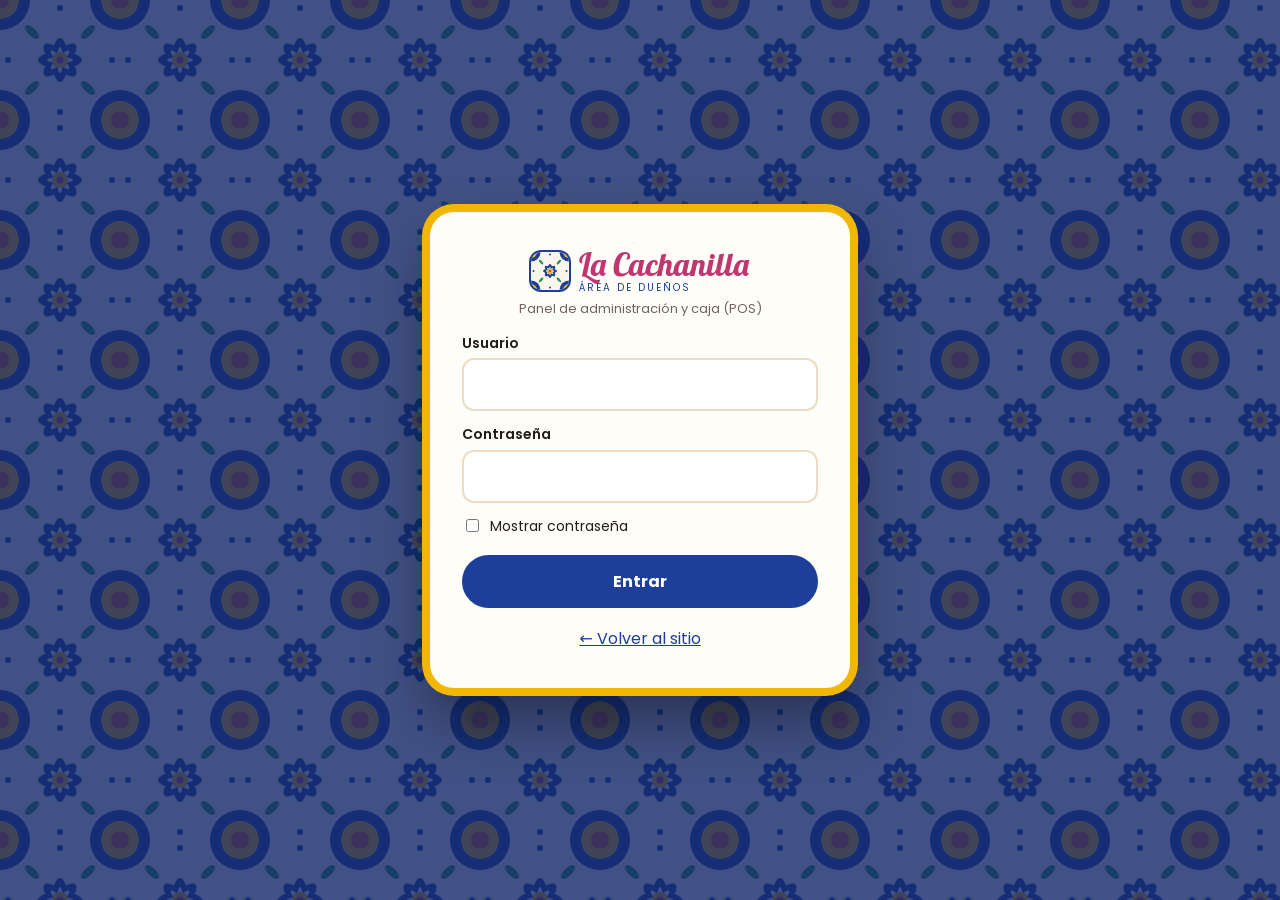
==== acceso.html @ 2eab951f "Sitio web La Cachanilla: diseño talavera, pedidos, panel de dueños y POS Co-Authored-By: Claude Opus" ====
<!DOCTYPE html>
<html lang="es">
<head>
<meta charset="UTF-8">
<meta name="viewport" content="width=device-width, initial-scale=1">
<meta name="robots" content="noindex, nofollow">
<title>Acceso dueños · La Cachanilla</title>
<link rel="icon" href="assets/img/talavera.svg">
<link rel="preconnect" href="https://fonts.googleapis.com"><link rel="preconnect" href="https://fonts.gstatic.com" crossorigin>
<link href="https://fonts.googleapis.com/css2?family=Fraunces:opsz,wght@9..144,700;9..144,800&family=Lobster&family=Poppins:wght@400;600;700&display=swap" rel="stylesheet">
<link rel="stylesheet" href="assets/css/styles.css">
</head>
<body>
<main class="acceso">
  <form class="caja-login form" id="f">
    <a class="logo" href="index.html"><i></i><span>La Cachanilla<small>Área de dueños</small></span></a>
    <p class="nota" style="text-align:center;margin:4px 0 8px">Panel de administración y caja (POS)</p>
    <label for="u">Usuario</label>
    <input id="u" autocomplete="username" required autocapitalize="none">
    <label for="p">Contraseña</label>
    <input id="p" type="password" autocomplete="current-password" required>
    <label style="display:flex;gap:8px;align-items:center;font-weight:400"><input type="checkbox" id="ver" style="width:auto"> Mostrar contraseña</label>
    <button class="btn btn-azul" style="width:100%;justify-content:center;margin-top:14px" id="b">Entrar</button>
    <div class="error" id="err"></div>
    <p style="text-align:center;margin:18px 0 0"><a href="index.html">← Volver al sitio</a></p>
  </form>
</main>
<script src="assets/js/auth.js"></script>
<script>
  const q = s => document.querySelector(s);
  const volver = new URLSearchParams(location.search).get('volver');
  const destino = /^[\w-]+\.html$/.test(volver || '') ? volver : 'panel.html';
  if (sesionActual()) location.replace(destino);

  q('#ver').onchange = e => q('#p').type = e.target.checked ? 'text' : 'password';
  q('#f').addEventListener('submit', async e => {
    e.preventDefault();
    const err = q('#err');
    const bloqueo = Number(localStorage.getItem('cach_bloqueo') || 0);
    if (bloqueo > Date.now()) { err.textContent = 'Demasiados intentos. Espera ' + Math.ceil((bloqueo - Date.now()) / 1000) + ' segundos.'; err.classList.add('on'); return; }
    q('#b').disabled = true;
    const ok = await iniciarSesion(q('#u').value, q('#p').value);
    q('#b').disabled = false;
    if (ok) { localStorage.removeItem('cach_intentos'); location.replace(destino); return; }
    const n = Number(localStorage.getItem('cach_intentos') || 0) + 1;
    localStorage.setItem('cach_intentos', n);
    if (n >= 5) { localStorage.setItem('cach_bloqueo', Date.now() + 60000); localStorage.setItem('cach_intentos', 0); }
    err.textContent = 'Usuario o contraseña incorrectos.'; err.classList.add('on');
    q('#p').value = ''; q('#p').focus();
  });
</script>
</body>
</html>
---- assets/css/styles.css ----
/* =========================================================
   La Cachanilla · Estilos del sitio (concepto Talavera)
   ========================================================= */
:root{
  --cobalto:#1d3f9a; --cobalto-o:#12286b; --cielo:#dfe7fb;
  --amarillo:#f2b705; --naranja:#e2572b; --rosa:#c2366f; --rosa-l:#fde4ee;
  --verde:#1f4d3a; --hoja:#2f8f5b; --crema:#fbf6ec; --papel:#fffdf8;
  --tinta:#231d19; --gris:#6f645b; --linea:#ecdcc4;
  --radio:18px; --sombra:0 10px 30px rgba(18,40,107,.12);
  --f-logo:'Lobster',cursive; --f-tit:'Fraunces',Georgia,serif; --f-txt:'Poppins',system-ui,sans-serif;
}
*{box-sizing:border-box}
html{scroll-behavior:smooth}
body{margin:0;font-family:var(--f-txt);color:var(--tinta);background:var(--crema);line-height:1.6;font-size:16px}
img{max-width:100%;display:block}
a{color:var(--cobalto)}
h1,h2,h3{font-family:var(--f-tit);line-height:1.15;margin:0 0 .4em;color:var(--cobalto-o)}
.wrap{width:min(1180px,92%);margin-inline:auto}
.sr{position:absolute;width:1px;height:1px;overflow:hidden;clip:rect(0 0 0 0)}

/* ---------- Papel picado ---------- */
.papel{display:flex;height:34px;overflow:hidden;position:relative;z-index:2}
.papel span{flex:1;min-width:38px;clip-path:polygon(0 0,100% 0,100% 70%,85% 100%,70% 70%,50% 100%,30% 70%,15% 100%,0 70%);
  -webkit-mask:radial-gradient(circle at 50% 38%,transparent 4px,#000 5px);mask:radial-gradient(circle at 50% 38%,transparent 4px,#000 5px)}
.papel span:nth-child(5n+1){background:var(--rosa)} .papel span:nth-child(5n+2){background:var(--amarillo)}
.papel span:nth-child(5n+3){background:var(--cobalto)} .papel span:nth-child(5n+4){background:var(--hoja)}
.papel span:nth-child(5n+5){background:var(--naranja)}
.papel::before{content:"";position:absolute;left:0;right:0;top:3px;height:2px;background:rgba(0,0,0,.25)}

/* ---------- Cabecera ---------- */
.top{position:sticky;top:0;z-index:50;background:var(--papel);box-shadow:0 2px 0 var(--linea)}
.nav{display:flex;align-items:center;gap:18px;padding:10px 0}
.logo{font-family:var(--f-logo);font-size:32px;color:var(--rosa);text-decoration:none;line-height:1;display:flex;align-items:center;gap:10px}
.logo i{width:38px;height:38px;border-radius:10px;background:url(../img/talavera.svg) center/38px;box-shadow:0 0 0 2px var(--cobalto);flex:none}
.logo small{display:block;font-family:var(--f-txt);font-size:10px;letter-spacing:2px;color:var(--cobalto);text-transform:uppercase;margin-top:3px}
.menu{display:flex;gap:4px;margin-left:auto;list-style:none;padding:0;margin-block:0}
.menu a{display:block;padding:9px 14px;border-radius:999px;text-decoration:none;color:var(--tinta);font-weight:600;font-size:15px}
.menu a:hover{background:var(--cielo)}
.menu a.on{background:var(--cobalto);color:#fff}
.menu a.cta{background:var(--rosa);color:#fff}
.menu a.cta:hover{background:#a52a5c}
.burger{display:none;margin-left:auto;background:var(--cobalto);color:#fff;border:0;border-radius:12px;width:46px;height:46px;font-size:22px;cursor:pointer}
@media (max-width:880px){
  .burger{display:block}
  .menu{display:none;position:absolute;left:0;right:0;top:100%;flex-direction:column;background:var(--papel);padding:10px 4%;box-shadow:0 12px 20px rgba(0,0,0,.08)}
  .menu.open{display:flex}
  .menu a{padding:13px 16px}
}

/* ---------- Botones ---------- */
.btn{display:inline-flex;align-items:center;gap:8px;padding:14px 26px;border-radius:999px;font-weight:700;text-decoration:none;border:0;cursor:pointer;font-family:inherit;font-size:16px;transition:transform .15s, box-shadow .15s}
.btn:hover{transform:translateY(-2px);box-shadow:var(--sombra)}
.btn-rosa{background:var(--rosa);color:#fff}
.btn-azul{background:var(--cobalto);color:#fff}
.btn-blanco{background:#fff;color:var(--cobalto)}
.btn-borde{background:transparent;color:var(--cobalto);box-shadow:inset 0 0 0 2px var(--cobalto)}
.btn:disabled{opacity:.45;cursor:not-allowed;transform:none;box-shadow:none}

/* ---------- Hero ---------- */
.hero{position:relative;background:var(--cobalto-o);color:#fff;overflow:hidden}
.hero::before{content:"";position:absolute;inset:0;background:url(../img/talavera.svg) 0 0/120px;opacity:.16}
.hero .wrap{position:relative;display:grid;grid-template-columns:1.1fr .9fr;gap:40px;align-items:center;padding:70px 0 90px}
.hero h1{font-family:var(--f-logo);font-weight:400;color:#fff;font-size:clamp(54px,9vw,104px);margin:0;text-shadow:4px 4px 0 var(--rosa)}
.hero .kicker{display:inline-block;background:var(--amarillo);color:var(--cobalto-o);font-weight:700;padding:6px 14px;border-radius:999px;font-size:13px;letter-spacing:1.5px;text-transform:uppercase}
.hero p.lead{font-size:20px;max-width:520px;opacity:.95;margin:14px 0 28px}
.hero .btns{display:flex;gap:12px;flex-wrap:wrap}
.plato{position:relative;aspect-ratio:1;border-radius:50%;padding:22px;background:url(../img/talavera.svg) center/90px;box-shadow:0 0 0 8px var(--amarillo),0 0 0 16px var(--rosa),0 30px 60px rgba(0,0,0,.35);max-width:460px;margin-inline:auto;width:100%}
.plato .foto{width:100%;height:100%;border-radius:50%;overflow:hidden;background:var(--papel);box-shadow:inset 0 0 0 6px var(--cobalto)}
.plato .foto img{width:100%;height:100%;object-fit:cover}
.sello{position:absolute;right:-6px;bottom:30px;background:var(--rosa);color:#fff;border-radius:50%;width:118px;height:118px;display:flex;align-items:center;justify-content:center;text-align:center;font-family:var(--f-logo);font-size:21px;line-height:1.05;transform:rotate(-12deg);box-shadow:0 0 0 5px #fff;padding:10px}
.ola{display:block;width:100%;height:50px;margin-top:-49px;position:relative}
@media (max-width:880px){ .hero .wrap{grid-template-columns:1fr;padding:40px 0 70px;text-align:center} .hero p.lead{margin-inline:auto} .hero .btns{justify-content:center} .plato{max-width:320px} .sello{width:96px;height:96px;font-size:17px} }

/* ---------- Secciones ---------- */
section{padding:72px 0}
.titulo{text-align:center;margin-bottom:40px}
.titulo h2{font-size:clamp(32px,5vw,48px)}
.titulo p{color:var(--gris);max-width:620px;margin:0 auto}
.titulo .cenefa{width:160px;height:14px;margin:0 auto 14px;background:repeating-linear-gradient(90deg,var(--cobalto) 0 14px,var(--amarillo) 14px 20px,var(--rosa) 20px 34px,var(--amarillo) 34px 40px);border-radius:7px}
.bg-azulejo{position:relative;background:var(--cielo)}
.bg-azulejo::before{content:"";position:absolute;inset:0;background:url(../img/talavera.svg) 0 0/90px;opacity:.12;pointer-events:none}
.bg-azulejo > *{position:relative}
.bg-rosa{background:var(--rosa-l)}

/* ---------- Tarjetas de producto ---------- */
.grid{display:grid;grid-template-columns:repeat(auto-fill,minmax(240px,1fr));gap:22px}
.card{background:var(--papel);border-radius:var(--radio);overflow:hidden;box-shadow:var(--sombra);display:flex;flex-direction:column;border:3px solid #fff;transition:transform .2s}
.card:hover{transform:translateY(-4px)}
.card .img{position:relative;aspect-ratio:4/3;background:url(../img/talavera.svg) center/70px;border-bottom:5px solid var(--amarillo)}
.card .img img{width:100%;height:100%;object-fit:cover}
.card .tag{position:absolute;top:12px;left:12px;background:var(--cobalto);color:#fff;font-size:12px;font-weight:700;padding:4px 10px;border-radius:999px}
.card .body{padding:16px 18px 18px;display:flex;flex-direction:column;flex:1}
.card h3{font-size:20px;margin-bottom:4px}
.card p{color:var(--gris);font-size:14px;margin:0 0 12px;flex:1}
.card .precio{font-family:var(--f-tit);font-weight:800;color:var(--rosa);font-size:24px}
.ph{width:100%;height:100%;display:flex;flex-direction:column;align-items:center;justify-content:center;gap:6px;background:rgba(255,253,248,.82);color:var(--cobalto);font-weight:700;font-size:13px;text-align:center;padding:10px}
.ph b{font-family:var(--f-logo);font-weight:400;font-size:22px;color:var(--rosa)}

/* ---------- Valores ---------- */
.valores{display:grid;grid-template-columns:repeat(auto-fit,minmax(240px,1fr));gap:22px}
.valor{background:var(--papel);border-radius:var(--radio);padding:28px;text-align:center;box-shadow:var(--sombra);border-top:8px solid var(--cobalto)}
.valor:nth-child(2){border-top-color:var(--rosa)} .valor:nth-child(3){border-top-color:var(--amarillo)}
.valor .ico{width:74px;height:74px;margin:0 auto 14px;border-radius:50%;background:url(../img/talavera.svg) center/74px;display:flex;align-items:center;justify-content:center;font-size:30px;box-shadow:0 0 0 4px #fff,0 0 0 7px var(--cobalto)}
.valor h3{font-size:22px}
.valor p{color:var(--gris);margin:0}

/* ---------- Banda CTA ---------- */
.banda{background:var(--rosa);color:#fff;text-align:center;position:relative;overflow:hidden}
.banda::before{content:"";position:absolute;inset:0;background:url(../img/talavera.svg) 0 0/120px;opacity:.1}
.banda > *{position:relative}
.banda h2{color:#fff;font-family:var(--f-logo);font-weight:400;font-size:clamp(36px,6vw,58px)}

/* ---------- Eventos ---------- */
.eventos{display:grid;gap:14px;max-width:760px;margin:auto}
.evento{display:flex;gap:18px;align-items:center;background:var(--papel);border-radius:var(--radio);padding:16px 20px;box-shadow:var(--sombra)}
.evento .f{background:var(--cobalto);color:#fff;font-weight:700;border-radius:12px;padding:10px 14px;min-width:120px;text-align:center}
.evento b{display:block}
.evento small{color:var(--gris)}

/* ---------- Instagram / video ---------- */
.reels{display:grid;grid-template-columns:repeat(auto-fit,minmax(300px,1fr));gap:22px;align-items:start}
.reel-ph{aspect-ratio:9/16;max-height:560px;border-radius:var(--radio);background:url(../img/talavera.svg) center/80px;display:flex;align-items:center;justify-content:center;box-shadow:var(--sombra);border:4px solid #fff}
.reel-ph div{background:rgba(255,253,248,.92);border-radius:14px;padding:18px;text-align:center;max-width:80%;color:var(--cobalto);font-weight:600;font-size:14px}
.reel-ph div b{display:block;font-family:var(--f-logo);font-weight:400;font-size:26px;color:var(--rosa)}
.video-box{border-radius:var(--radio);overflow:hidden;box-shadow:0 0 0 6px var(--amarillo),var(--sombra);background:#000}
.video-box video{width:100%;display:block}
.instagram-media{margin:0 auto !important;min-width:0 !important}

/* ---------- Pie ---------- */
footer{background:var(--cobalto-o);color:#dfe7fb;padding:50px 0 24px;position:relative}
footer::before{content:"";position:absolute;left:0;right:0;top:0;height:16px;background:url(../img/talavera.svg) 0 0/16px}
footer .cols{display:grid;grid-template-columns:2fr 1fr 1fr;gap:30px}
footer a{color:#fff}
footer h4{color:var(--amarillo);margin:0 0 8px;font-size:15px;letter-spacing:1px;text-transform:uppercase}
footer ul{list-style:none;padding:0;margin:0;line-height:2}
footer .logo{color:#fff}
footer .copy{border-top:1px solid rgba(255,255,255,.15);margin-top:30px;padding-top:16px;font-size:13px;display:flex;justify-content:space-between;flex-wrap:wrap;gap:8px}
@media (max-width:760px){ footer .cols{grid-template-columns:1fr} }

/* ---------- Página interior ---------- */
.cabeza{background:var(--cobalto);color:#fff;text-align:center;padding:56px 0 64px;position:relative;overflow:hidden}
.cabeza::before{content:"";position:absolute;inset:0;background:url(../img/talavera.svg) 0 0/100px;opacity:.14}
.cabeza > *{position:relative}
.cabeza h1{color:#fff;font-family:var(--f-logo);font-weight:400;font-size:clamp(44px,7vw,72px);margin:0;text-shadow:3px 3px 0 var(--rosa)}
.cabeza p{margin:6px auto 0;max-width:620px;opacity:.92}
.filtros{display:flex;gap:8px;flex-wrap:wrap;justify-content:center;margin-bottom:28px}
.filtros button{border:0;background:#fff;padding:9px 18px;border-radius:999px;font-weight:600;font-family:inherit;cursor:pointer;color:var(--cobalto);box-shadow:inset 0 0 0 2px var(--cielo)}
.filtros button.on{background:var(--cobalto);color:#fff}

/* ---------- Pedidos ---------- */
.pedido-layout{display:grid;grid-template-columns:1fr 380px;gap:28px;align-items:start}
.qty{display:flex;align-items:center;gap:8px;margin-top:10px}
.qty button{width:40px;height:40px;border-radius:12px;border:0;font-size:22px;font-weight:800;cursor:pointer;background:var(--cielo);color:var(--cobalto)}
.qty button.mas{background:var(--rosa);color:#fff}
.qty output{min-width:28px;text-align:center;font-weight:800;font-size:18px}
.card.sel{border-color:var(--rosa)}
.resumen{position:sticky;top:90px;background:var(--papel);border-radius:var(--radio);box-shadow:var(--sombra);padding:22px;border-top:8px solid var(--rosa)}
.resumen h3{font-size:24px}
.lin{display:flex;justify-content:space-between;gap:10px;padding:7px 0;border-bottom:1px dashed var(--linea);font-size:15px}
.tot{display:flex;justify-content:space-between;font-weight:800;font-size:22px;color:var(--cobalto-o);margin:12px 0 4px}
.form label{display:block;font-weight:600;font-size:14px;margin:12px 0 4px}
.form input,.form textarea,.form select{width:100%;padding:12px 14px;border-radius:12px;border:2px solid var(--linea);font-family:inherit;font-size:16px;background:#fff}
.form input:focus,.form textarea:focus,.form select:focus{outline:none;border-color:var(--cobalto)}
.nota{font-size:13px;color:var(--gris)}
.barra-movil{display:none}
@media (max-width:960px){
  .pedido-layout{grid-template-columns:1fr}
  .resumen{position:static}
  .barra-movil{display:flex;position:fixed;left:12px;right:12px;bottom:12px;z-index:40;background:var(--cobalto);color:#fff;border-radius:16px;padding:12px 16px;align-items:center;gap:12px;box-shadow:0 10px 30px rgba(0,0,0,.3)}
  .barra-movil b{flex:1}
}

/* ---------- Acceso ---------- */
.acceso{min-height:100vh;display:flex;align-items:center;justify-content:center;background:var(--cobalto-o);position:relative;padding:20px}
.acceso::before{content:"";position:absolute;inset:0;background:url(../img/talavera.svg) 0 0/120px;opacity:.2}
.caja-login{position:relative;background:var(--papel);border-radius:24px;padding:36px 32px;width:min(420px,100%);box-shadow:0 0 0 8px var(--amarillo),0 30px 60px rgba(0,0,0,.4)}
.caja-login .logo{justify-content:center;margin-bottom:6px}
.error{background:#fbe4e2;color:#b3261e;border-radius:10px;padding:10px 12px;font-size:14px;margin-top:12px;display:none}
.error.on{display:block}

/* ---------- Toast ---------- */
.toast{position:fixed;left:50%;bottom:24px;transform:translateX(-50%) translateY(120px);background:var(--verde);color:#fff;padding:12px 20px;border-radius:12px;font-weight:600;z-index:200;transition:transform .25s;max-width:90%}
.toast.on{transform:translateX(-50%) translateY(0)}
.toast.err{background:#b3261e}

/* ---------- Animación de entrada ---------- */
.rev{opacity:0;transform:translateY(24px);transition:opacity .6s, transform .6s}
.rev.in{opacity:1;transform:none}
@media (prefers-reduced-motion:reduce){ .rev{opacity:1;transform:none} html{scroll-behavior:auto} }
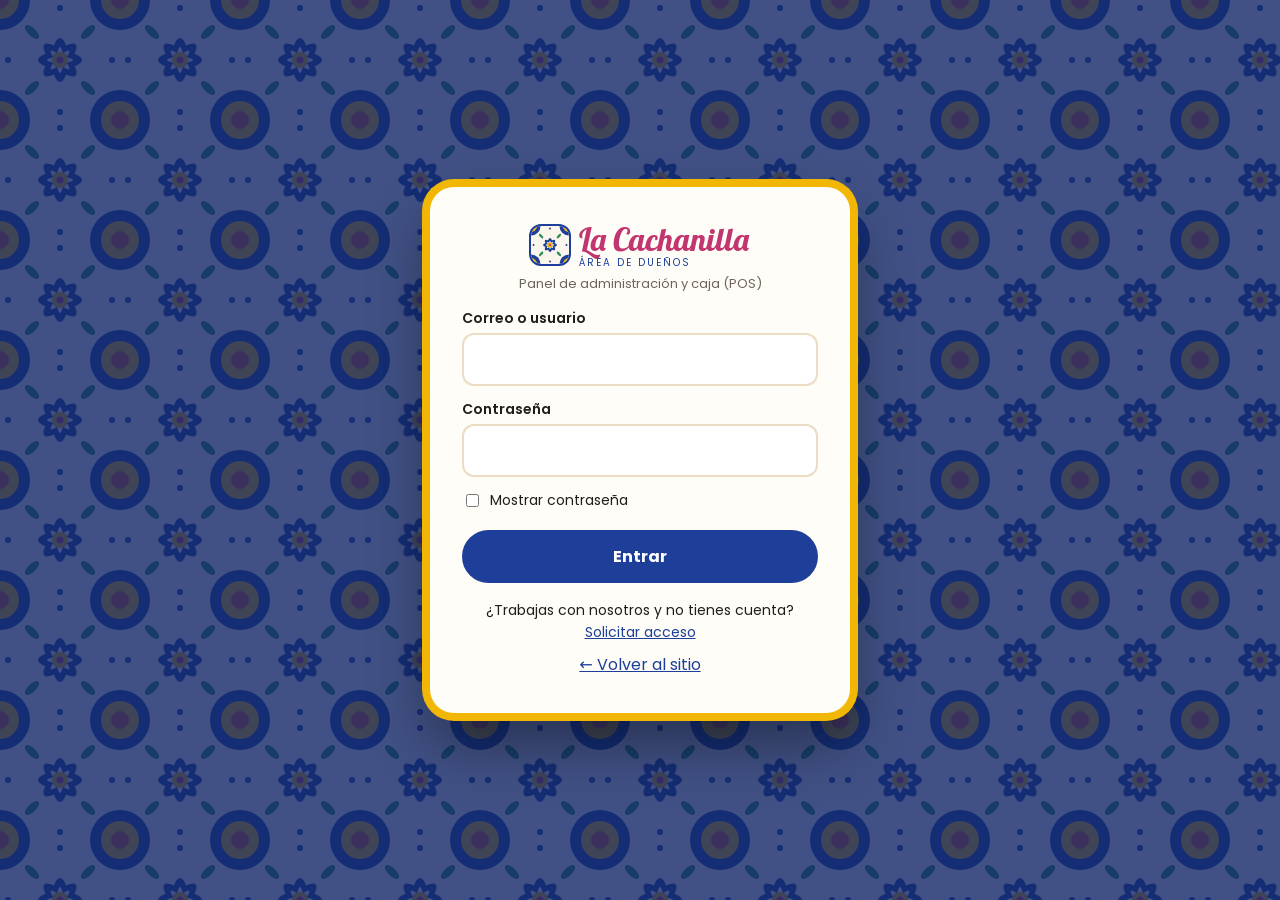
==== commit 900c3b24: "Cuentas por correo: solicitud de acceso, aprobación por WhatsApp/correo y roles Co-Authored-By: Clau" ====
--- a/acceso.html
+++ b/acceso.html
@@ -15,22 +15,25 @@
   <form class="caja-login form" id="f">
     <a class="logo" href="index.html"><i></i><span>La Cachanilla<small>Área de dueños</small></span></a>
     <p class="nota" style="text-align:center;margin:4px 0 8px">Panel de administración y caja (POS)</p>
-    <label for="u">Usuario</label>
-    <input id="u" autocomplete="username" required autocapitalize="none">
+    <label for="u">Correo o usuario</label>
+    <input id="u" autocomplete="username" required autocapitalize="none" inputmode="email">
     <label for="p">Contraseña</label>
     <input id="p" type="password" autocomplete="current-password" required>
     <label style="display:flex;gap:8px;align-items:center;font-weight:400"><input type="checkbox" id="ver" style="width:auto"> Mostrar contraseña</label>
     <button class="btn btn-azul" style="width:100%;justify-content:center;margin-top:14px" id="b">Entrar</button>
     <div class="error" id="err"></div>
-    <p style="text-align:center;margin:18px 0 0"><a href="index.html">← Volver al sitio</a></p>
+    <p style="text-align:center;margin:16px 0 0;font-size:14px">¿Trabajas con nosotros y no tienes cuenta? <a href="registro.html">Solicitar acceso</a></p>
+    <p style="text-align:center;margin:8px 0 0"><a href="index.html">← Volver al sitio</a></p>
   </form>
 </main>
+<script src="assets/js/cuentas.js"></script>
 <script src="assets/js/auth.js"></script>
 <script>
   const q = s => document.querySelector(s);
   const volver = new URLSearchParams(location.search).get('volver');
-  const destino = /^[\w-]+\.html$/.test(volver || '') ? volver : 'panel.html';
-  if (sesionActual()) location.replace(destino);
+  const destino = /^[\w-]+\.html(#[\w=-]*)?$/.test(volver || '') ? volver : 'panel.html';
+  const ir = s => location.replace(s.rol === 'dueño' ? destino : 'pos.html');
+  const yaDentro = sesionActual(); if (yaDentro) ir(yaDentro);
 
   q('#ver').onchange = e => q('#p').type = e.target.checked ? 'text' : 'password';
   q('#f').addEventListener('submit', async e => {
@@ -41,11 +44,11 @@
     q('#b').disabled = true;
     const ok = await iniciarSesion(q('#u').value, q('#p').value);
     q('#b').disabled = false;
-    if (ok) { localStorage.removeItem('cach_intentos'); location.replace(destino); return; }
+    if (ok) { localStorage.removeItem('cach_intentos'); ir(ok); return; }
     const n = Number(localStorage.getItem('cach_intentos') || 0) + 1;
     localStorage.setItem('cach_intentos', n);
     if (n >= 5) { localStorage.setItem('cach_bloqueo', Date.now() + 60000); localStorage.setItem('cach_intentos', 0); }
-    err.textContent = 'Usuario o contraseña incorrectos.'; err.classList.add('on');
+    err.textContent = 'Correo/usuario o contraseña incorrectos. Si acabas de solicitar tu cuenta, espera la aprobación.'; err.classList.add('on');
     q('#p').value = ''; q('#p').focus();
   });
 </script>
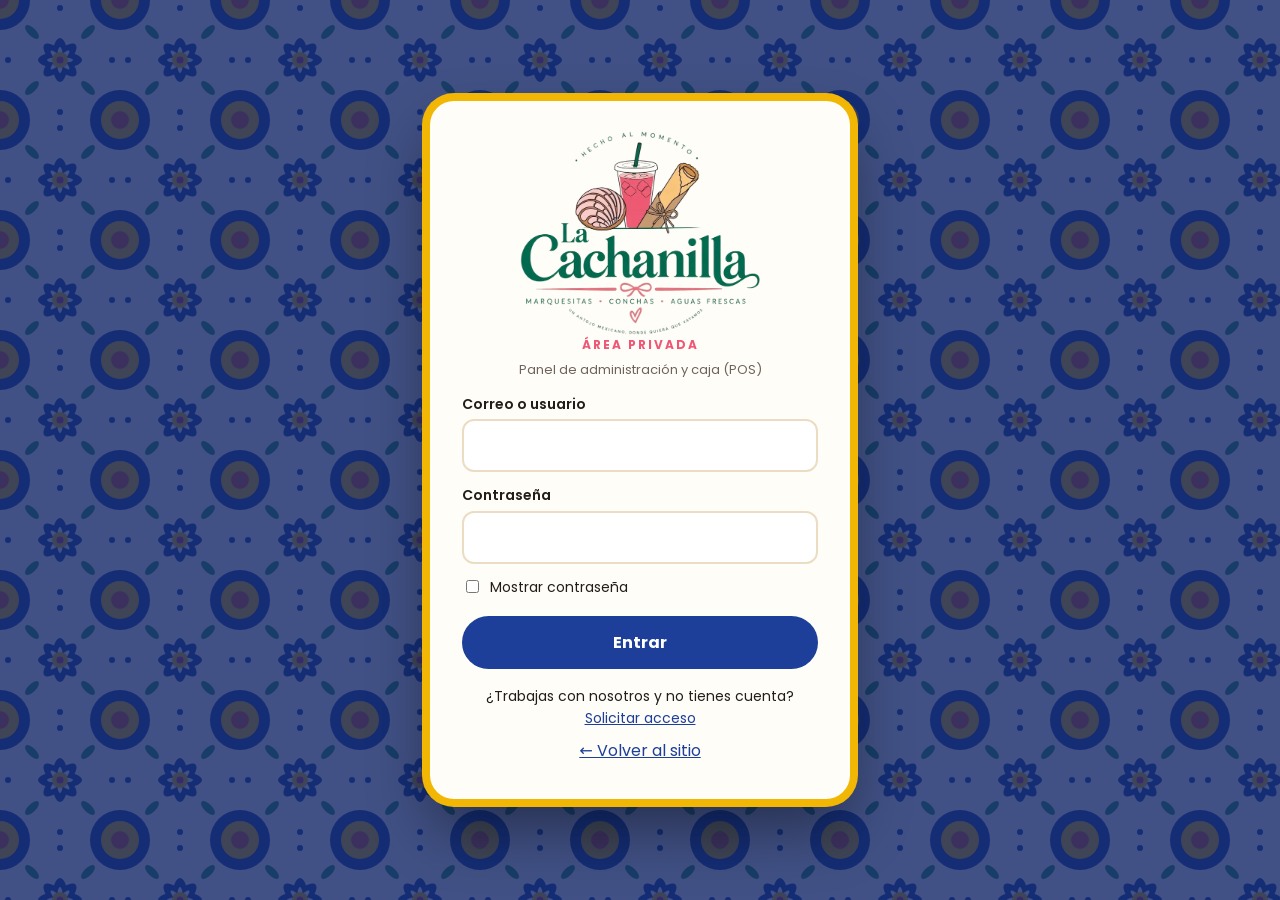
==== commit 06c3dd80: "Logo de La Cachanilla en todo el sitio, área privada, recibos e iconos Co-Authored-By: Claude Opus 5" ====
--- a/acceso.html
+++ b/acceso.html
@@ -5,7 +5,8 @@
 <meta name="viewport" content="width=device-width, initial-scale=1">
 <meta name="robots" content="noindex, nofollow">
 <title>Acceso dueños · La Cachanilla</title>
-<link rel="icon" href="assets/img/talavera.svg">
+<link rel="icon" type="image/png" sizes="32x32" href="assets/img/marca/icono-32.png">
+<link rel="apple-touch-icon" href="assets/img/marca/icono-180.png">
 <link rel="preconnect" href="https://fonts.googleapis.com"><link rel="preconnect" href="https://fonts.gstatic.com" crossorigin>
 <link href="https://fonts.googleapis.com/css2?family=Fraunces:opsz,wght@9..144,700;9..144,800&family=Lobster&family=Poppins:wght@400;600;700&display=swap" rel="stylesheet">
 <link rel="stylesheet" href="assets/css/styles.css">
@@ -13,7 +14,8 @@
 <body>
 <main class="acceso">
   <form class="caja-login form" id="f">
-    <a class="logo" href="index.html"><i></i><span>La Cachanilla<small>Área de dueños</small></span></a>
+    <a class="logo-login" href="index.html"><img src="assets/img/marca/logo-completo.webp" alt="La Cachanilla" width="640" height="545"></a>
+    <p class="area">Área privada</p>
     <p class="nota" style="text-align:center;margin:4px 0 8px">Panel de administración y caja (POS)</p>
     <label for="u">Correo o usuario</label>
     <input id="u" autocomplete="username" required autocapitalize="none" inputmode="email">
--- a/assets/css/styles.css
+++ b/assets/css/styles.css
@@ -4,7 +4,7 @@
 :root{
   --cobalto:#1d3f9a; --cobalto-o:#12286b; --cielo:#dfe7fb;
   --amarillo:#f2b705; --naranja:#e2572b; --rosa:#c2366f; --rosa-l:#fde4ee;
-  --verde:#1f4d3a; --hoja:#2f8f5b; --crema:#fbf6ec; --papel:#fffdf8;
+  --verde:#1f4d3a; --verde-marca:#006b50; --rosa-marca:#ee5876; --hoja:#2f8f5b; --crema:#fbf6ec; --papel:#fffdf8;
   --tinta:#231d19; --gris:#6f645b; --linea:#ecdcc4;
   --radio:18px; --sombra:0 10px 30px rgba(18,40,107,.12);
   --f-logo:'Lobster',cursive; --f-tit:'Fraunces',Georgia,serif; --f-txt:'Poppins',system-ui,sans-serif;
@@ -14,7 +14,7 @@
 body{margin:0;font-family:var(--f-txt);color:var(--tinta);background:var(--crema);line-height:1.6;font-size:16px}
 img{max-width:100%;display:block}
 a{color:var(--cobalto)}
-h1,h2,h3{font-family:var(--f-tit);line-height:1.15;margin:0 0 .4em;color:var(--cobalto-o)}
+h1,h2,h3{font-family:var(--f-tit);line-height:1.15;margin:0 0 .4em;color:var(--verde-marca)}
 .wrap{width:min(1180px,92%);margin-inline:auto}
 .sr{position:absolute;width:1px;height:1px;overflow:hidden;clip:rect(0 0 0 0)}
 
@@ -187,3 +187,16 @@
 .rev{opacity:0;transform:translateY(24px);transition:opacity .6s, transform .6s}
 .rev.in{opacity:1;transform:none}
 @media (prefers-reduced-motion:reduce){ .rev{opacity:1;transform:none} html{scroll-behavior:auto} }
+
+/* ---------- Logo de la marca ---------- */
+.logo img{height:56px;width:auto;display:block}
+@media (max-width:880px){ .logo img{height:44px} }
+.plato .foto.logo-plato{background:#fff;display:flex;align-items:center;justify-content:center;padding:9%}
+.plato .foto.logo-plato img{width:100%;height:auto;object-fit:contain}
+.logo-pie{display:inline-flex;align-items:center;justify-content:center;width:190px;height:190px;border-radius:50%;background:#fff;padding:22px;box-shadow:0 0 0 6px var(--amarillo),0 0 0 12px var(--rosa)}
+.logo-pie img{width:100%;height:auto}
+.ph img{width:38%;height:auto;opacity:.75}
+.ph b{font-size:18px}
+.logo-login{display:block;margin:-6px auto 0;width:min(240px,70%)}
+.logo-login img{width:100%;height:auto}
+.caja-login .area{text-align:center;margin:0 0 6px;font-weight:700;letter-spacing:2px;text-transform:uppercase;font-size:12px;color:var(--rosa-marca)}
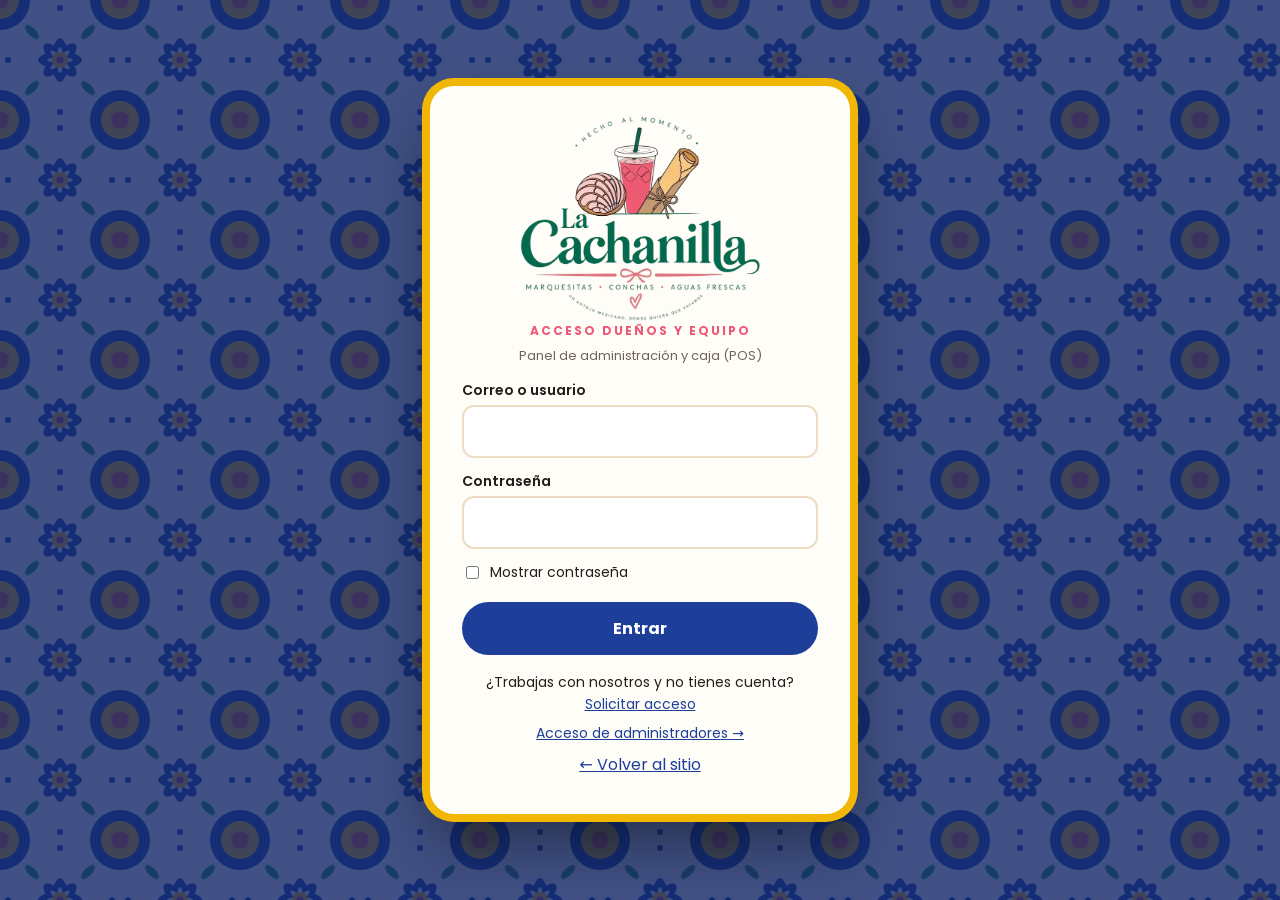
==== commit 328b7495: "Acceso de administradores aparte y tipo de cuenta Administrador/a de cuentas Co-Authored-By: Claude " ====
--- a/acceso.html
+++ b/acceso.html
@@ -15,7 +15,7 @@
 <main class="acceso">
   <form class="caja-login form" id="f">
     <a class="logo-login" href="index.html"><img src="assets/img/marca/logo-completo.webp" alt="La Cachanilla" width="640" height="545"></a>
-    <p class="area">Área privada</p>
+    <p class="area">Acceso dueños y equipo</p>
     <p class="nota" style="text-align:center;margin:4px 0 8px">Panel de administración y caja (POS)</p>
     <label for="u">Correo o usuario</label>
     <input id="u" autocomplete="username" required autocapitalize="none" inputmode="email">
@@ -25,6 +25,7 @@
     <button class="btn btn-azul" style="width:100%;justify-content:center;margin-top:14px" id="b">Entrar</button>
     <div class="error" id="err"></div>
     <p style="text-align:center;margin:16px 0 0;font-size:14px">¿Trabajas con nosotros y no tienes cuenta? <a href="registro.html">Solicitar acceso</a></p>
+    <p style="text-align:center;margin:6px 0 0;font-size:14px"><a href="acceso-admin.html">Acceso de administradores →</a></p>
     <p style="text-align:center;margin:8px 0 0"><a href="index.html">← Volver al sitio</a></p>
   </form>
 </main>
@@ -34,7 +35,7 @@
   const q = s => document.querySelector(s);
   const volver = new URLSearchParams(location.search).get('volver');
   const destino = /^[\w-]+\.html(#[\w=-]*)?$/.test(volver || '') ? volver : 'panel.html';
-  const ir = s => location.replace(s.rol === 'dueño' ? destino : 'pos.html');
+  const ir = s => location.replace(s.rol === 'dueño' ? destino : (s.rol === 'admin' && destino.startsWith('admin.html') ? destino : inicioDe(s.rol)));
   const yaDentro = sesionActual(); if (yaDentro) ir(yaDentro);
 
   q('#ver').onchange = e => q('#p').type = e.target.checked ? 'text' : 'password';
--- a/assets/css/styles.css
+++ b/assets/css/styles.css
@@ -200,3 +200,42 @@
 .logo-login{display:block;margin:-6px auto 0;width:min(240px,70%)}
 .logo-login img{width:100%;height:auto}
 .caja-login .area{text-align:center;margin:0 0 6px;font-weight:700;letter-spacing:2px;text-transform:uppercase;font-size:12px;color:var(--rosa-marca)}
+
+/* ---------- Publicaciones de Instagram ---------- */
+.ig-perfil{display:flex;align-items:center;gap:14px;background:var(--papel);border-radius:var(--radio);padding:12px 16px;box-shadow:var(--sombra);max-width:520px;margin:0 auto 22px}
+.ig-perfil img,.ig-perfil i{width:56px;height:56px;border-radius:50%;object-fit:cover;box-shadow:0 0 0 3px #fff,0 0 0 6px var(--rosa);flex:none;background:url(../img/marca/icono-180.png) center/cover}
+.ig-perfil div{flex:1;line-height:1.2}
+.ig-perfil b{display:block;color:var(--verde-marca);font-size:17px}
+.ig-perfil small{color:var(--gris)}
+.ig-perfil .btn{padding:10px 20px}
+.ig-grid{display:grid;grid-template-columns:repeat(3,1fr);gap:14px}
+@media (max-width:640px){ .ig-grid{grid-template-columns:repeat(2,1fr);gap:10px} }
+.ig-post{position:relative;display:block;aspect-ratio:1;border-radius:16px;overflow:hidden;background:url(../img/talavera.svg) center/70px;border:4px solid #fff;box-shadow:var(--sombra)}
+.ig-post img{width:100%;height:100%;object-fit:cover;transition:transform .4s}
+.ig-post:hover img{transform:scale(1.06)}
+.ig-post.cargando{animation:igLatido 1.2s ease-in-out infinite alternate}
+@keyframes igLatido{from{opacity:.45}to{opacity:.9}}
+.ig-tipo{position:absolute;top:8px;right:8px;background:rgba(0,0,0,.55);color:#fff;border-radius:8px;padding:2px 8px;font-size:14px}
+.ig-capa{position:absolute;inset:0;display:flex;align-items:flex-end;padding:12px;background:linear-gradient(transparent 45%,rgba(0,60,45,.85));color:#fff;font-size:13px;line-height:1.35;opacity:0;transition:opacity .25s}
+.ig-post:hover .ig-capa,.ig-post:focus .ig-capa{opacity:1}
+@media (hover:none){ .ig-capa{display:none} }
+.ig-perfil div{min-width:0}
+.ig-perfil b{overflow-wrap:anywhere}
+@media (max-width:480px){ .ig-perfil{padding:10px 12px;gap:10px} .ig-perfil b{font-size:15px} .ig-perfil .btn{padding:9px 14px;font-size:14px} .ig-perfil img,.ig-perfil i{width:46px;height:46px} }
+
+/* ---------- Sabores ---------- */
+.sabores{display:flex;flex-wrap:wrap;gap:6px;margin:-4px 0 12px}
+.sabores span{background:var(--rosa-l);color:var(--rosa);font-size:12px;font-weight:700;padding:3px 10px;border-radius:999px}
+
+/* ---------- Noticias ---------- */
+.noticias{display:grid;grid-template-columns:repeat(auto-fit,minmax(280px,1fr));gap:22px}
+.noticia{background:var(--papel);border-radius:var(--radio);overflow:hidden;box-shadow:var(--sombra);display:flex;flex-direction:column;border-top:8px solid var(--rosa)}
+.noticia:nth-child(3n+2){border-top-color:var(--verde-marca)} .noticia:nth-child(3n+3){border-top-color:var(--amarillo)}
+.noticia .n-img{aspect-ratio:16/9;background:url(../img/talavera.svg) center/70px}
+.noticia .n-img img{width:100%;height:100%;object-fit:cover}
+.noticia .n-body{padding:20px 22px 22px;display:flex;flex-direction:column;flex:1}
+.noticia time{font-size:12px;font-weight:700;letter-spacing:1px;text-transform:uppercase;color:var(--rosa)}
+.noticia h3{font-size:22px;margin:4px 0 8px}
+.noticia p{color:var(--gris);margin:0 0 16px;flex:1}
+.noticia .btn{align-self:flex-start;padding:10px 20px;font-size:15px}
+.lista-noticias{display:grid;gap:22px;max-width:820px;margin:auto}
